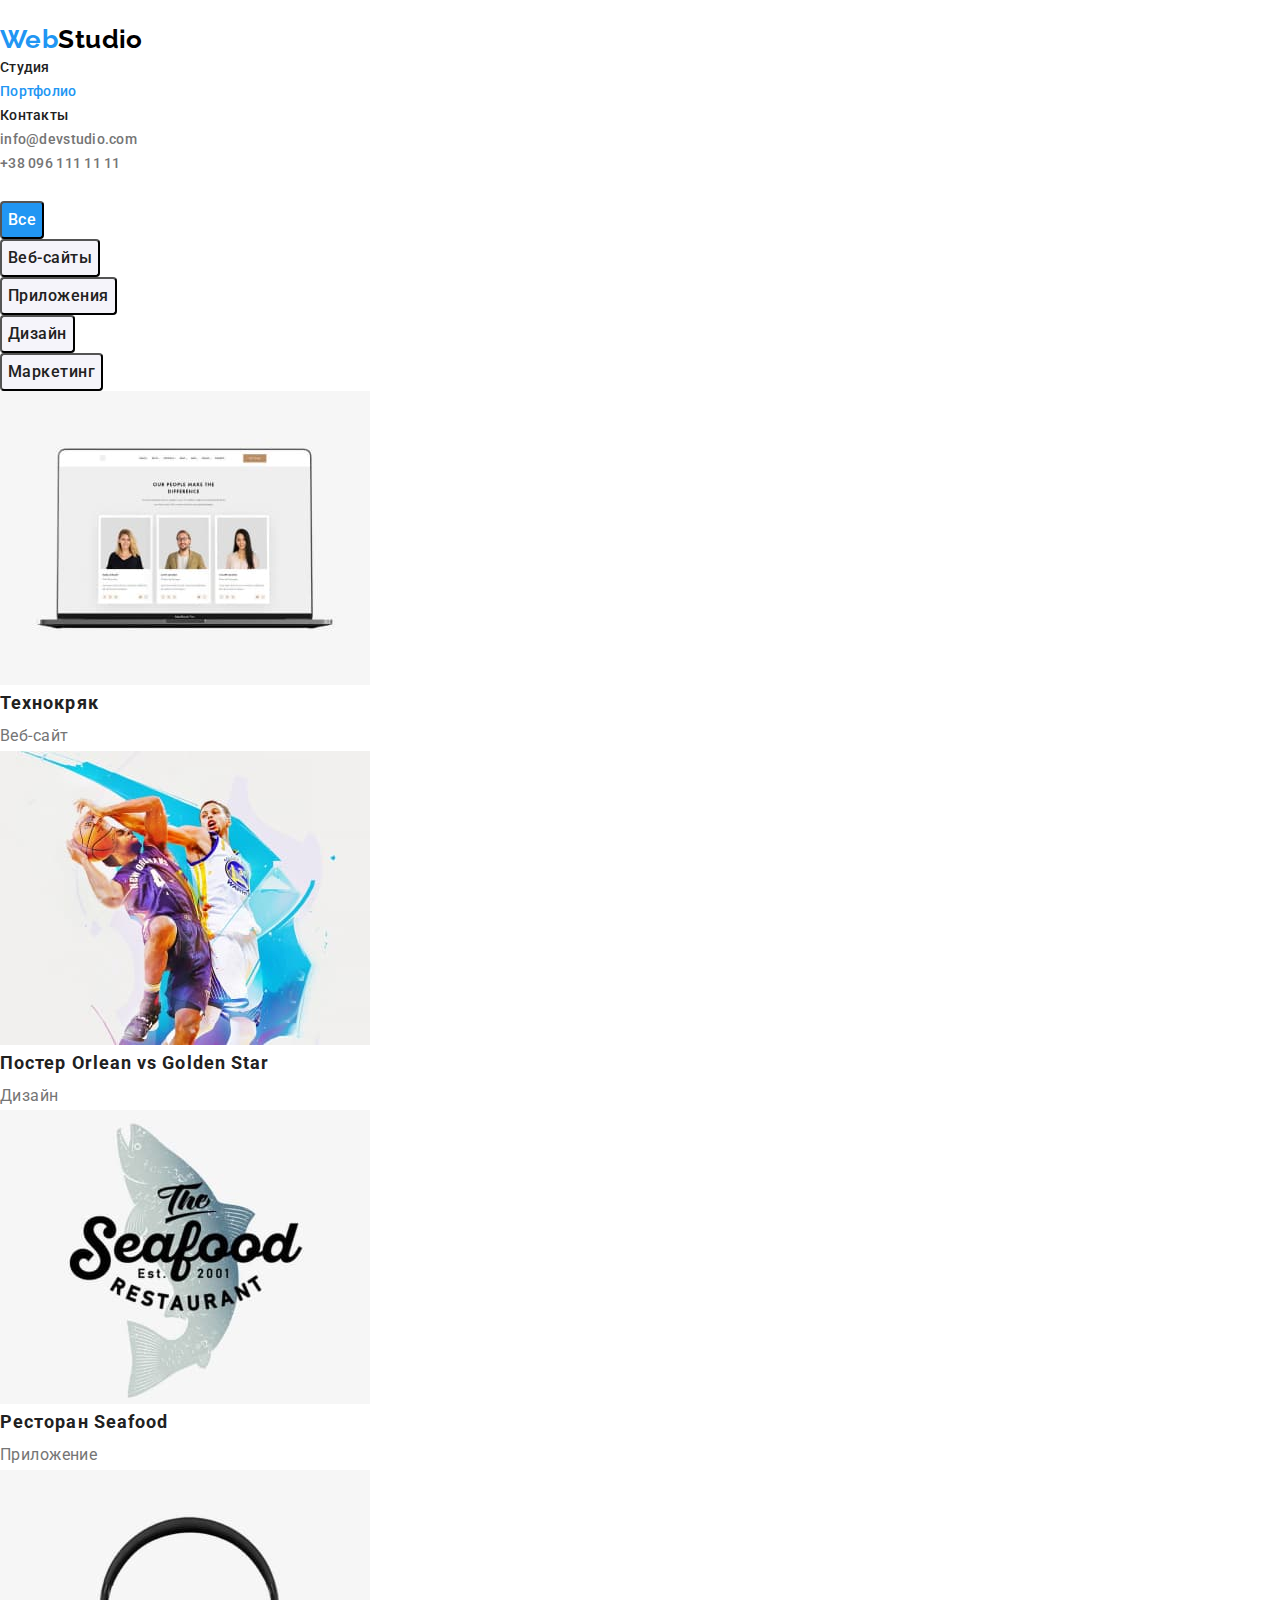
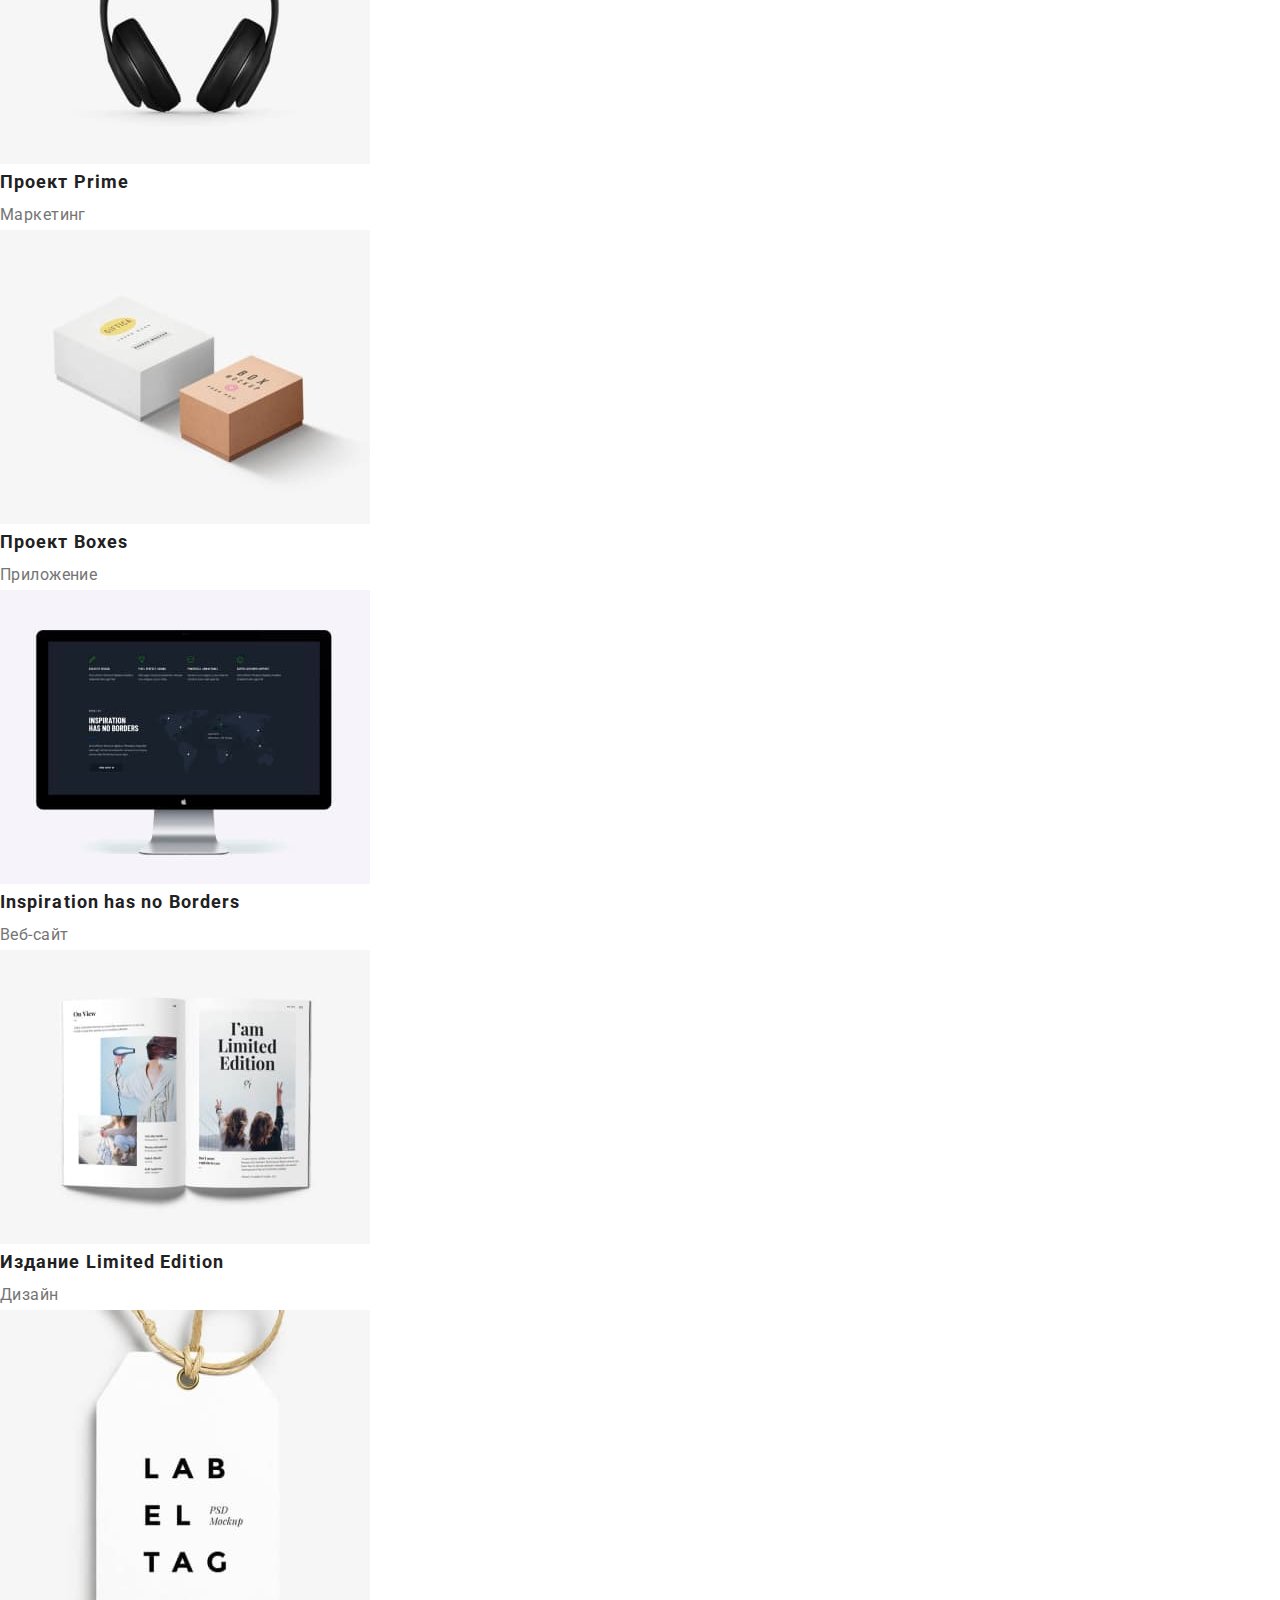
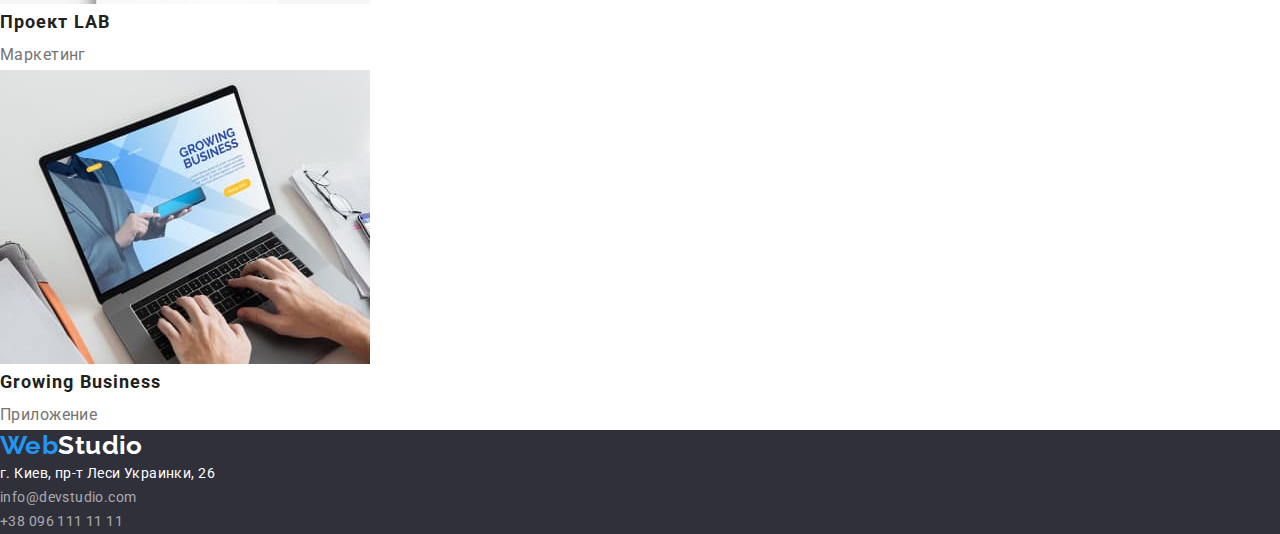
==== portfolio.html @ fc60e2a4 "добавляет отступы к index.html" ====
<!DOCTYPE html>
<html lang="ru">
<head>
    <meta charset="UTF-8">
    <meta http-equiv="X-UA-Compatible" content="IE=edge">
    <meta name="viewport" content="width=device-width, initial-scale=1.0">
    <title>Homework #2.1</title>
    <link rel="preconnect" href="https://fonts.googleapis.com">
    <link rel="preconnect" href="https://fonts.gstatic.com" crossorigin>
    <link href="https://fonts.googleapis.com/css2?family=Raleway:wght@700&family=Roboto:wght@400;500;700;900&display=swap" rel="stylesheet">
    <link rel="stylesheet" href="https://cdnjs.cloudflare.com/ajax/libs/modern-normalize/1.1.0/modern-normalize.min.css" 
    integrity="sha512-wpPYUAdjBVSE4KJnH1VR1HeZfpl1ub8YT/NKx4PuQ5NmX2tKuGu6U/JRp5y+Y8XG2tV+wKQpNHVUX03MfMFn9Q==" 
    crossorigin="anonymous" referrerpolicy="no-referrer" />    
    <link rel="stylesheet" href="./css/styles.css" />
</head>
<body>
    <!--Шапка-->
    <header class="header">
      <nav class="nav">
          <a href="/" lang="en" class="link logo">
              Web<span class="logo-header">Studio</span>
          </a>

          <ul class="menu-nav-list list">
              <li class="menu-nav-item"> <a href="./index.html" class="menu-nav-link link ">Студия</a></li>
              <li class="menu-nav-item"> <a href="./portfolio.html" class="menu-nav-link link current">Портфолио</a></li>
              <li class="menu-nav-item"> <a href="" class="menu-nav-link link">Контакты</a></li>
          </ul>
      </nav>
      <ul class="contacts-list list">
          <li lang="en"  class="contacts-item"><a href="mailto:info@devstudio.com" class="menu-nav-link link">info@devstudio.com</a></li>
          <li class="contacts-item"><a href="tel:+380961111111" class="menu-nav-link link">+38 096 111 11 11</a></li>
      </ul>
  </header>
    <main>
        <section class="portfolio">
          <h1 class="title-hidden">Портфолио</h1>

          <!-- Фильтр -->
          <h2 class="title-hidden">Фильтр проектов</h2>
          <ul class="filter-list list">
            <li class="filter-item"><button type="button" class="filter-button button current-btn">Все</button></li>
            <li class="filter-item"><button type="button" class="filter-button button">Веб-сайты</button></li>
            <li class="filter-item"><button type="button" class="filter-button button">Приложения</button></li>
            <li class="filter-item"><button type="button" class="filter-button button">Дизайн</button></li>
            <li class="filter-item"><button type="button" class="filter-button button">Маркетинг</button></li>
          </ul>

          <!-- Примеры проектов -->
          <h2 class="title-hidden">Примеры проектов</h2>
          <ul class="project-list list">
            <li class="project-item">
              <a href="" class="project-link link" target="_blank" rel="noreferrer noopener">
                <img src="./images/project_1.jpg" alt="Ноутбук" width="370">
                <h3 class="project-title title">Технокряк</h3>
                <p class="project-text text">Веб-сайт</p>
              </a>
            </li>
            <li class="project-item">
              <a href="" class="project-link link" target="_blank" rel="noreferrer noopener">
                <img src="./images/project_2.jpg" alt="Баскетболисты" width="370">
                <h3 class="project-title title">Постер <span lang="en">Orlean vs Golden Star</span></h3>
                <p class="project-text text">Дизайн</p>
              </a>
            </li>
            <li class="project-item">
              <a href="" class="project-link link" target="_blank" rel="noreferrer noopener">
                <img src="./images/project_3.jpg" alt="Логотип ресторана" width="370">
                <h3 class="project-title title">Ресторан <span lang="en">Seafood</span></h3>
                <p class="project-text text">Приложение</p>
              </a>
            </li>
            <li class="project-item">
              <a href="" class="project-link link" target="_blank" rel="noreferrer noopener">
                <img src="./images/project_4.jpg" alt="Наушники" width="370">
                <h3 class="project-title title">Проект <span lang="en">Prime</span></h3>
                <p class="project-text text">Маркетинг</p>
              </a>
            </li>
            <li class="project-item">
              <a href="" class="project-link link" target="_blank" rel="noreferrer noopener">
                <img src="./images/project_5.jpg" alt="Две коробки" width="370">
                <h3 class="project-title title">Проект <span lang="en">Boxes</span></h3>
                <p class="project-text text">Приложение</p>
              </a>
            </li>
            <li class="project-item">
              <a href="" class="project-link link" target="_blank" rel="noreferrer noopener">
                <img src="./images/project_6.jpg" alt="Монитор" width="370">
                <h3 class="project-title title" lang="en">Inspiration has no Borders</h3>
                <p class="project-text text">Веб-сайт</p>
              </a>
            </li>
            <li class="project-item">
              <a href="" class="project-link link" target="_blank" rel="noreferrer noopener">
                <img src="./images/project_7.jpg" alt="Журнал" width="370">
                <h3 class="project-title title">Издание <span lang="en">Limited Edition</span></h3>
                <p class="project-text text">Дизайн</p>
              </a>
            </li>
            <li class="project-item">
              <a href="" class="project-link link" target="_blank" rel="noreferrer noopener">
                <img src="./images/project_8.jpg" alt="Бирка" width="370">
                <h3 class="project-title title">Проект <span lang="en">LAB</span></h3>
                <p class="project-text text">Маркетинг</p>
              </a>
            </li>
            <li class="project-item">
              <a href="" class="project-link link" target="_blank" rel="noreferrer noopener">
                <img src="./images/project_9.jpg" alt="Ноутбук" width="370">
                <h3 class="project-title title" lang="en">Growing Business</h3>
                <p class="project-text text">Приложение</p>
              </a>
            </li>
          </ul>
        </section>
    </main>
    <!--Подвал-->
    <footer class="footer">
      <a href="/" lang="en" class="link logo">
          Web<span class="logo-footer">Studio</span>
      </a>
      <address class="address">
            <ul class="address-list list">
                <li class="address-item"><a href="https://goo.gl/maps/B9Vz4qunZjv2nFq8A" target="_blank" rel="noreferrer noopener" class="address-link link adds">г. Киев, пр-т Леси Украинки, 26</a></li>
                <li lang="en" class="address-item" ><a href="mailto:info@devstudio.com" class="address-link link">info@devstudio.com</a></li>
                <li class="address-item"><a href="tel:+380961111111" class="address-link link">+38 096 111 11 11</a></li>
            </ul>  
      </address>
  </footer>
    
</body>
</html>
---- css/styles.css ----
/* цвет заголовков #212121 */
/* цвет текста #757575 */
/* белый  #FFFFFF */
/* акцент #2196F3*/

:root {
    --primary-text-color: #757575;
    --title-text-color: #212121;
    --accent-color: #2196F3;
    --primery-bg-color: #FFFFFF;
    --secondary-bg-color: #2F303A;
    --header-logo-color: #000;
} 

/* Reset */

p, h1, h2, h3 {
    margin: 0;
}

.link {
    text-decoration: none;
    color: inherit;
}
 
.list {
    list-style: none;
    padding: 0;
    margin: 0;
}

img {
    display: block;
}


body {
    margin: 0;
    color: var(--primary-text-color);
    background-color: var(--primery-bg-color);
    font-family: 'Roboto', sans-serif;
    font-style: normal;
    font-weight: 400;
    font-size: 14px;
    line-height: 1.71;
    letter-spacing: 0.03em;
}



.title {
    color: var(--title-text-color);
    padding: 0;
    margin: 0;

}

.title-hidden {
    position: absolute;
    white-space: nowrap;
    width: 1px;
    height: 1px;
    margin: -1px;
    padding: 0;
    overflow: hidden;
    border: 0;
    clip: rect(0 0 0 0);
    clip-path: inset(50%);
}

.button {
    font-family: inherit;
    cursor: pointer;
    border-radius: 4px;

}
.container {
    margin-left: auto;
    margin-right: auto;
    width: 1200px;
    padding-left: 15px;
    padding-right: 15px;
    outline: 2px solid tomato;
}



/* -------- Header ------- */

.header {
    padding-top: 24px;
    padding-bottom: 25px;
}
/* Logo */


.logo {
    color: var(--accent-color);
    font-family: "Raleway", sans-serif;
    font-weight: 700;
    font-size: 26px;
    line-height: 1.19;
}
.logo-header {
    color: var(--header-logo-color);
}
.logo-footer {
    color: var(--primery-bg-color);
}

/* navigation */

.menu-nav-list {
    color: var(--title-text-color);
}
.menu-nav-link {
    font-weight: 500;
    font-size: 14px;
    line-height: 1.14;
    letter-spacing: 0.02em;
}
.menu-nav-link:hover, 
.menu-nav-link:focus,
.menu-nav-link.current {
    color: var(--accent-color);
}

/* contacts header*/

/* Section hero */

.hero {
    padding-top: 200px;
    padding-bottom: 200px;
    text-align: center;
    background-color: var(--secondary-bg-color);
}
.hero-title {
    margin-top: 0;
    margin-bottom: 30px;
    color: var(--primery-bg-color);
    font-weight: 900;
    font-size: 44px;
    line-height: 1.36;
    letter-spacing: 0.06em;
    text-transform: uppercase;
}
.hero-button {
    color: var(--primery-bg-color);
    background-color: var(--accent-color);
    font-weight: 700;
    font-size: 16px;
    line-height: 1.87;
    align-items: center;
    letter-spacing: 0.06em;
    width: 200px;
    height: 50px;
}
.hero-button:hover,
.hero-button:focus {
    background-color: #188CE8;
    
}

/* Section features */

.features-title {
    font-size: 14px;
    line-height: 1.14;
    text-transform: uppercase;
}

/* Section functions */

.section-title {
    font-size: 36px;
    line-height: 1.17;
    text-align: center;
}

/* Section team */ 

.team {
    background-color: #F5F4FA;
}
.team-card {
    color: var(--title-text-color);
    font-weight: 500;
}
.team-text,
.team-card {
    font-size: 16px;
    line-height: 1.19;
    text-align: center;
}


/* footer */

.footer {
    background-color: var(--secondary-bg-color);
}
.address {
    font-style: normal;
    font-size: 14px;
    line-height: 1.71;
}
.address-link {
    color: rgba(255, 255, 255, 0.6);
}
.address-link.adds {
    color: var(--primery-bg-color);
}
.address-link:hover, 
.address-link:focus {
    color: var(--accent-color);
}

/*-------------- Page portfolio ------------ */

/* filter */
.filter-button {
    color: var(--title-text-color);
    background-color: #F5F4FA;
    font-weight: 500;
    font-size: 16px;
    line-height: 1.62;
    text-align: center;
    letter-spacing: 0.03em;
    height: 38px;
}
.filter-button:hover,
.filter-button:focus,
.current-btn {
    color: var(--primery-bg-color);
    background-color: var(--accent-color);
}

/* project */
.project-title {
    font-size: 18px;
    line-height: 2;
    letter-spacing: 0.06em;
} 
.project-text {
    color: inherit;
    font-size: 16px;
    line-height: 1.87;
}
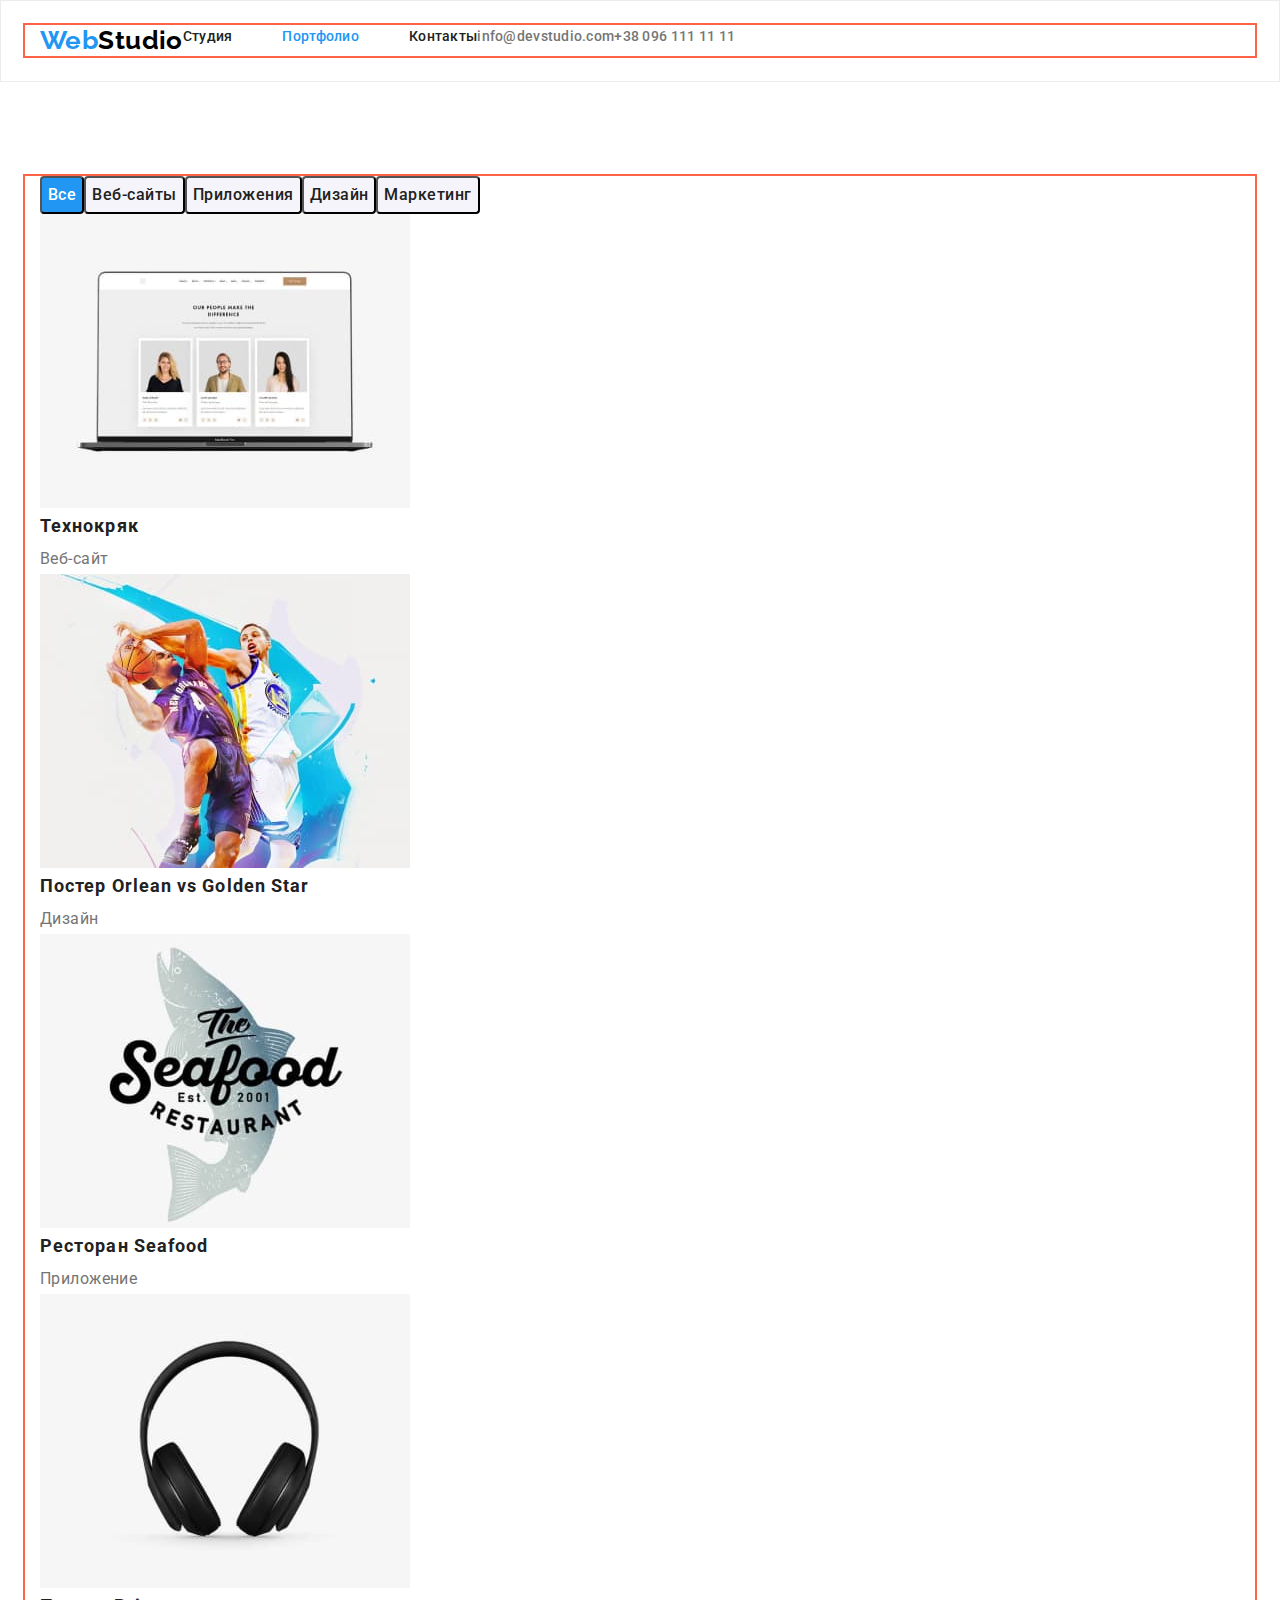
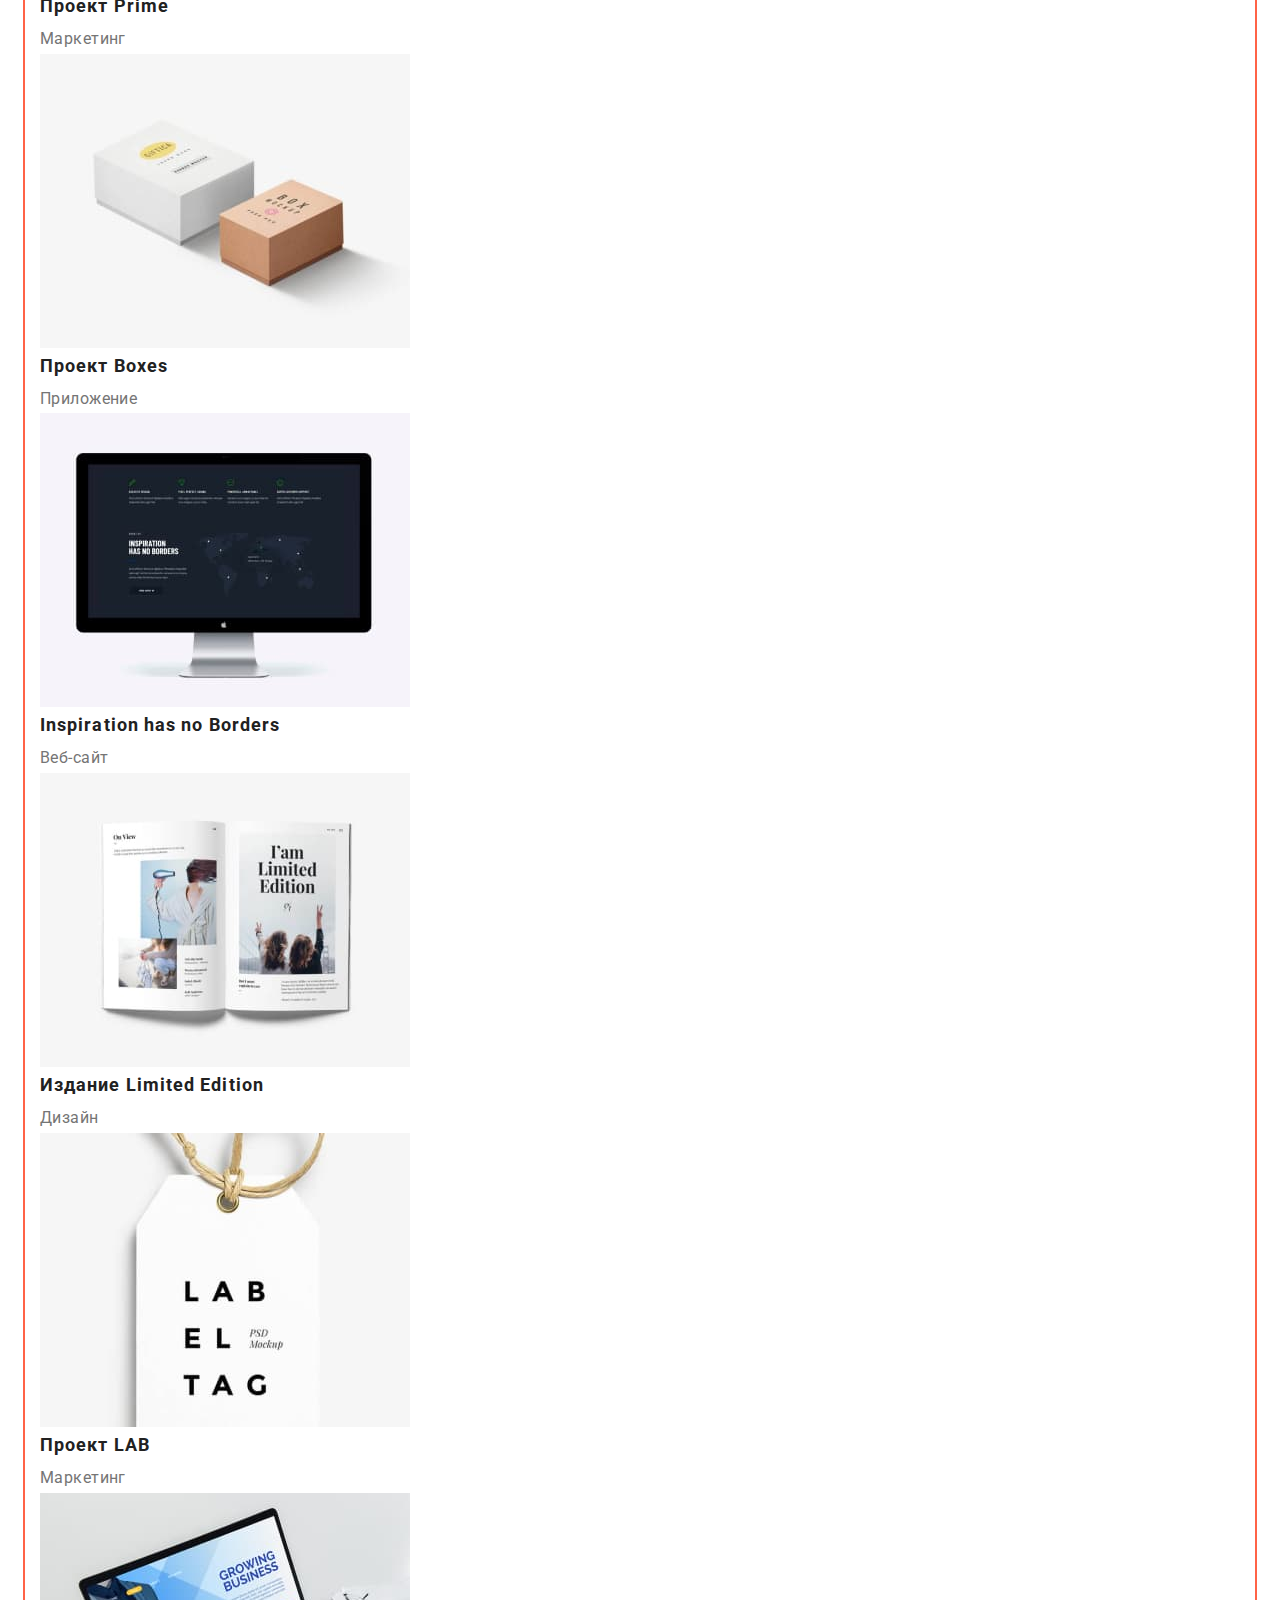
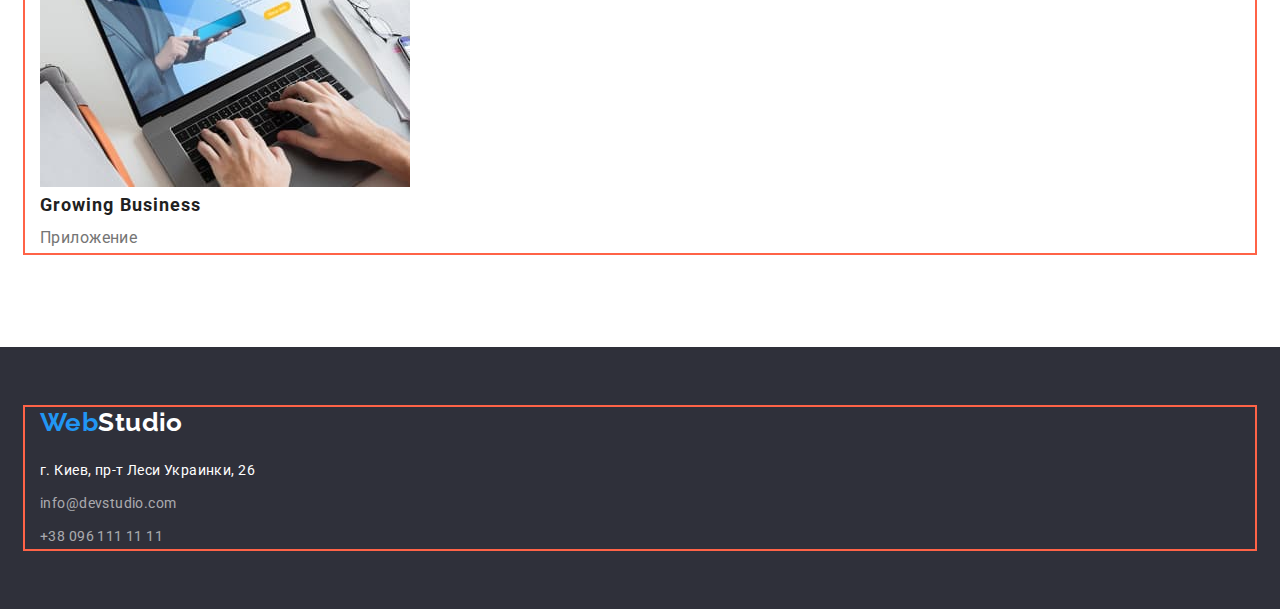
==== commit bec407da: "добавляет margin & padding (a bit flex)" ====
--- a/portfolio.html
+++ b/portfolio.html
@@ -16,13 +16,14 @@
 <body>
     <!--Шапка-->
     <header class="header">
+      <div class="header-section container">
       <nav class="nav">
           <a href="/" lang="en" class="link logo">
               Web<span class="logo-header">Studio</span>
           </a>
 
           <ul class="menu-nav-list list">
-              <li class="menu-nav-item"> <a href="./index.html" class="menu-nav-link link ">Студия</a></li>
+              <li class="menu-nav-item"> <a href="./index.html" class="menu-nav-link link">Студия</a></li>
               <li class="menu-nav-item"> <a href="./portfolio.html" class="menu-nav-link link current">Портфолио</a></li>
               <li class="menu-nav-item"> <a href="" class="menu-nav-link link">Контакты</a></li>
           </ul>
@@ -31,92 +32,96 @@
           <li lang="en"  class="contacts-item"><a href="mailto:info@devstudio.com" class="menu-nav-link link">info@devstudio.com</a></li>
           <li class="contacts-item"><a href="tel:+380961111111" class="menu-nav-link link">+38 096 111 11 11</a></li>
       </ul>
-  </header>
+      </div>
+    </header>
     <main>
-        <section class="portfolio">
-          <h1 class="title-hidden">Портфолио</h1>
+        <section class="portfolio section">
+          <div class="container">
+            <h1 class="title-hidden">Портфолио</h1>
 
-          <!-- Фильтр -->
-          <h2 class="title-hidden">Фильтр проектов</h2>
-          <ul class="filter-list list">
-            <li class="filter-item"><button type="button" class="filter-button button current-btn">Все</button></li>
-            <li class="filter-item"><button type="button" class="filter-button button">Веб-сайты</button></li>
-            <li class="filter-item"><button type="button" class="filter-button button">Приложения</button></li>
-            <li class="filter-item"><button type="button" class="filter-button button">Дизайн</button></li>
-            <li class="filter-item"><button type="button" class="filter-button button">Маркетинг</button></li>
-          </ul>
+            <!-- Фильтр -->
+            <h2 class="title-hidden">Фильтр проектов</h2>
+            <ul class="filter-list list">
+              <li class="filter-item"><button type="button" class="filter-button button current-btn">Все</button></li>
+              <li class="filter-item"><button type="button" class="filter-button button">Веб-сайты</button></li>
+              <li class="filter-item"><button type="button" class="filter-button button">Приложения</button></li>
+              <li class="filter-item"><button type="button" class="filter-button button">Дизайн</button></li>
+              <li class="filter-item"><button type="button" class="filter-button button">Маркетинг</button></li>
+            </ul>
 
-          <!-- Примеры проектов -->
-          <h2 class="title-hidden">Примеры проектов</h2>
-          <ul class="project-list list">
-            <li class="project-item">
-              <a href="" class="project-link link" target="_blank" rel="noreferrer noopener">
-                <img src="./images/project_1.jpg" alt="Ноутбук" width="370">
-                <h3 class="project-title title">Технокряк</h3>
-                <p class="project-text text">Веб-сайт</p>
-              </a>
-            </li>
-            <li class="project-item">
-              <a href="" class="project-link link" target="_blank" rel="noreferrer noopener">
-                <img src="./images/project_2.jpg" alt="Баскетболисты" width="370">
-                <h3 class="project-title title">Постер <span lang="en">Orlean vs Golden Star</span></h3>
-                <p class="project-text text">Дизайн</p>
-              </a>
-            </li>
-            <li class="project-item">
-              <a href="" class="project-link link" target="_blank" rel="noreferrer noopener">
-                <img src="./images/project_3.jpg" alt="Логотип ресторана" width="370">
-                <h3 class="project-title title">Ресторан <span lang="en">Seafood</span></h3>
-                <p class="project-text text">Приложение</p>
-              </a>
-            </li>
-            <li class="project-item">
-              <a href="" class="project-link link" target="_blank" rel="noreferrer noopener">
-                <img src="./images/project_4.jpg" alt="Наушники" width="370">
-                <h3 class="project-title title">Проект <span lang="en">Prime</span></h3>
-                <p class="project-text text">Маркетинг</p>
-              </a>
-            </li>
-            <li class="project-item">
-              <a href="" class="project-link link" target="_blank" rel="noreferrer noopener">
-                <img src="./images/project_5.jpg" alt="Две коробки" width="370">
-                <h3 class="project-title title">Проект <span lang="en">Boxes</span></h3>
-                <p class="project-text text">Приложение</p>
-              </a>
-            </li>
-            <li class="project-item">
-              <a href="" class="project-link link" target="_blank" rel="noreferrer noopener">
-                <img src="./images/project_6.jpg" alt="Монитор" width="370">
-                <h3 class="project-title title" lang="en">Inspiration has no Borders</h3>
-                <p class="project-text text">Веб-сайт</p>
-              </a>
-            </li>
-            <li class="project-item">
-              <a href="" class="project-link link" target="_blank" rel="noreferrer noopener">
-                <img src="./images/project_7.jpg" alt="Журнал" width="370">
-                <h3 class="project-title title">Издание <span lang="en">Limited Edition</span></h3>
-                <p class="project-text text">Дизайн</p>
-              </a>
-            </li>
-            <li class="project-item">
-              <a href="" class="project-link link" target="_blank" rel="noreferrer noopener">
-                <img src="./images/project_8.jpg" alt="Бирка" width="370">
-                <h3 class="project-title title">Проект <span lang="en">LAB</span></h3>
-                <p class="project-text text">Маркетинг</p>
-              </a>
-            </li>
-            <li class="project-item">
-              <a href="" class="project-link link" target="_blank" rel="noreferrer noopener">
-                <img src="./images/project_9.jpg" alt="Ноутбук" width="370">
-                <h3 class="project-title title" lang="en">Growing Business</h3>
-                <p class="project-text text">Приложение</p>
-              </a>
-            </li>
-          </ul>
+            <!-- Примеры проектов -->
+            <h2 class="title-hidden">Примеры проектов</h2>
+            <ul class="project-list list">
+              <li class="project-item">
+                <a href="" class="project-link link" target="_blank" rel="noreferrer noopener">
+                  <img src="./images/project_1.jpg" alt="Ноутбук" width="370">
+                  <h3 class="project-title title">Технокряк</h3>
+                  <p class="project-text text">Веб-сайт</p>
+                </a>
+              </li>
+              <li class="project-item">
+                <a href="" class="project-link link" target="_blank" rel="noreferrer noopener">
+                  <img src="./images/project_2.jpg" alt="Баскетболисты" width="370">
+                  <h3 class="project-title title">Постер <span lang="en">Orlean vs Golden Star</span></h3>
+                  <p class="project-text text">Дизайн</p>
+                </a>
+              </li>
+              <li class="project-item">
+                <a href="" class="project-link link" target="_blank" rel="noreferrer noopener">
+                  <img src="./images/project_3.jpg" alt="Логотип ресторана" width="370">
+                  <h3 class="project-title title">Ресторан <span lang="en">Seafood</span></h3>
+                  <p class="project-text text">Приложение</p>
+                </a>
+              </li>
+              <li class="project-item">
+                <a href="" class="project-link link" target="_blank" rel="noreferrer noopener">
+                  <img src="./images/project_4.jpg" alt="Наушники" width="370">
+                  <h3 class="project-title title">Проект <span lang="en">Prime</span></h3>
+                  <p class="project-text text">Маркетинг</p>
+                </a>
+              </li>
+              <li class="project-item">
+                <a href="" class="project-link link" target="_blank" rel="noreferrer noopener">
+                  <img src="./images/project_5.jpg" alt="Две коробки" width="370">
+                  <h3 class="project-title title">Проект <span lang="en">Boxes</span></h3>
+                  <p class="project-text text">Приложение</p>
+                </a>
+              </li>
+              <li class="project-item">
+                <a href="" class="project-link link" target="_blank" rel="noreferrer noopener">
+                  <img src="./images/project_6.jpg" alt="Монитор" width="370">
+                  <h3 class="project-title title" lang="en">Inspiration has no Borders</h3>
+                  <p class="project-text text">Веб-сайт</p>
+                </a>
+              </li>
+              <li class="project-item">
+                <a href="" class="project-link link" target="_blank" rel="noreferrer noopener">
+                  <img src="./images/project_7.jpg" alt="Журнал" width="370">
+                  <h3 class="project-title title">Издание <span lang="en">Limited Edition</span></h3>
+                  <p class="project-text text">Дизайн</p>
+                </a>
+              </li>
+              <li class="project-item">
+                <a href="" class="project-link link" target="_blank" rel="noreferrer noopener">
+                  <img src="./images/project_8.jpg" alt="Бирка" width="370">
+                  <h3 class="project-title title">Проект <span lang="en">LAB</span></h3>
+                  <p class="project-text text">Маркетинг</p>
+                </a>
+              </li>
+              <li class="project-item">
+                <a href="" class="project-link link" target="_blank" rel="noreferrer noopener">
+                  <img src="./images/project_9.jpg" alt="Ноутбук" width="370">
+                  <h3 class="project-title title" lang="en">Growing Business</h3>
+                  <p class="project-text text">Приложение</p>
+                </a>
+              </li>
+            </ul>
+          </div>
         </section>
     </main>
     <!--Подвал-->
     <footer class="footer">
+      <div class="container">
       <a href="/" lang="en" class="link logo">
           Web<span class="logo-footer">Studio</span>
       </a>
@@ -127,6 +132,7 @@
                 <li class="address-item"><a href="tel:+380961111111" class="address-link link">+38 096 111 11 11</a></li>
             </ul>  
       </address>
+      </div>
   </footer>
     
 </body>
--- a/css/styles.css
+++ b/css/styles.css
@@ -90,7 +90,17 @@
 .header {
     padding-top: 24px;
     padding-bottom: 25px;
-}
+    border: 1px solid #ECECEC;
+}
+
+.header-section {
+    display: flex;
+}
+
+.nav {
+    display: flex;
+}
+
 /* Logo */
 
 
@@ -111,7 +121,11 @@
 /* navigation */
 
 .menu-nav-list {
+    display: flex;
     color: var(--title-text-color);
+}
+.menu-nav-item:not(:last-child) {
+    margin-right: 50px;
 }
 .menu-nav-link {
     font-weight: 500;
@@ -126,6 +140,10 @@
 }
 
 /* contacts header*/
+.contacts-list {
+    display: flex;
+
+}
 
 /* Section hero */
 
@@ -164,7 +182,16 @@
 
 /* Section features */
 
+.features {
+    padding-top: 94px;
+}
+
+.features-list {
+    display: flex;
+}
+
 .features-title {
+    margin-bottom: 10px;
     font-size: 14px;
     line-height: 1.14;
     text-transform: uppercase;
@@ -172,23 +199,51 @@
 
 /* Section functions */
 
+.section {
+    padding-top: 94px;
+    padding-bottom: 94px;
+}
+
 .section-title {
+    margin-bottom: 50px;
     font-size: 36px;
     line-height: 1.17;
     text-align: center;
+    margin-bottom: 50px;
+}
+
+.functions-list {
+    display: flex;
+
+}
+
+.functions-item {
+
 }
 
 /* Section team */ 
 
 .team {
     background-color: #F5F4FA;
-}
-.team-card {
+    padding-top: 94px;
+    padding-bottom: 94px;
+}
+.team-list {
+    display: flex;
+}
+.team-item {
+    padding-bottom: 30px;
+}
+.team-foto {
+    margin-bottom: 30px;
+}
+.team-name {
+    margin-bottom: 10px;
     color: var(--title-text-color);
     font-weight: 500;
 }
 .team-text,
-.team-card {
+.team-name {
     font-size: 16px;
     line-height: 1.19;
     text-align: center;
@@ -198,13 +253,19 @@
 /* footer */
 
 .footer {
+    padding-top: 60px;
+    padding-bottom: 60px;
     background-color: var(--secondary-bg-color);
 }
 .address {
+    padding-top: 20px;
     font-style: normal;
     font-size: 14px;
     line-height: 1.71;
 }
+.address-item:not(:last-child) {
+    margin-bottom: 9px;
+}
 .address-link {
     color: rgba(255, 255, 255, 0.6);
 }
@@ -219,6 +280,9 @@
 /*-------------- Page portfolio ------------ */
 
 /* filter */
+.filter-list {
+    display: flex;
+}
 .filter-button {
     color: var(--title-text-color);
     background-color: #F5F4FA;
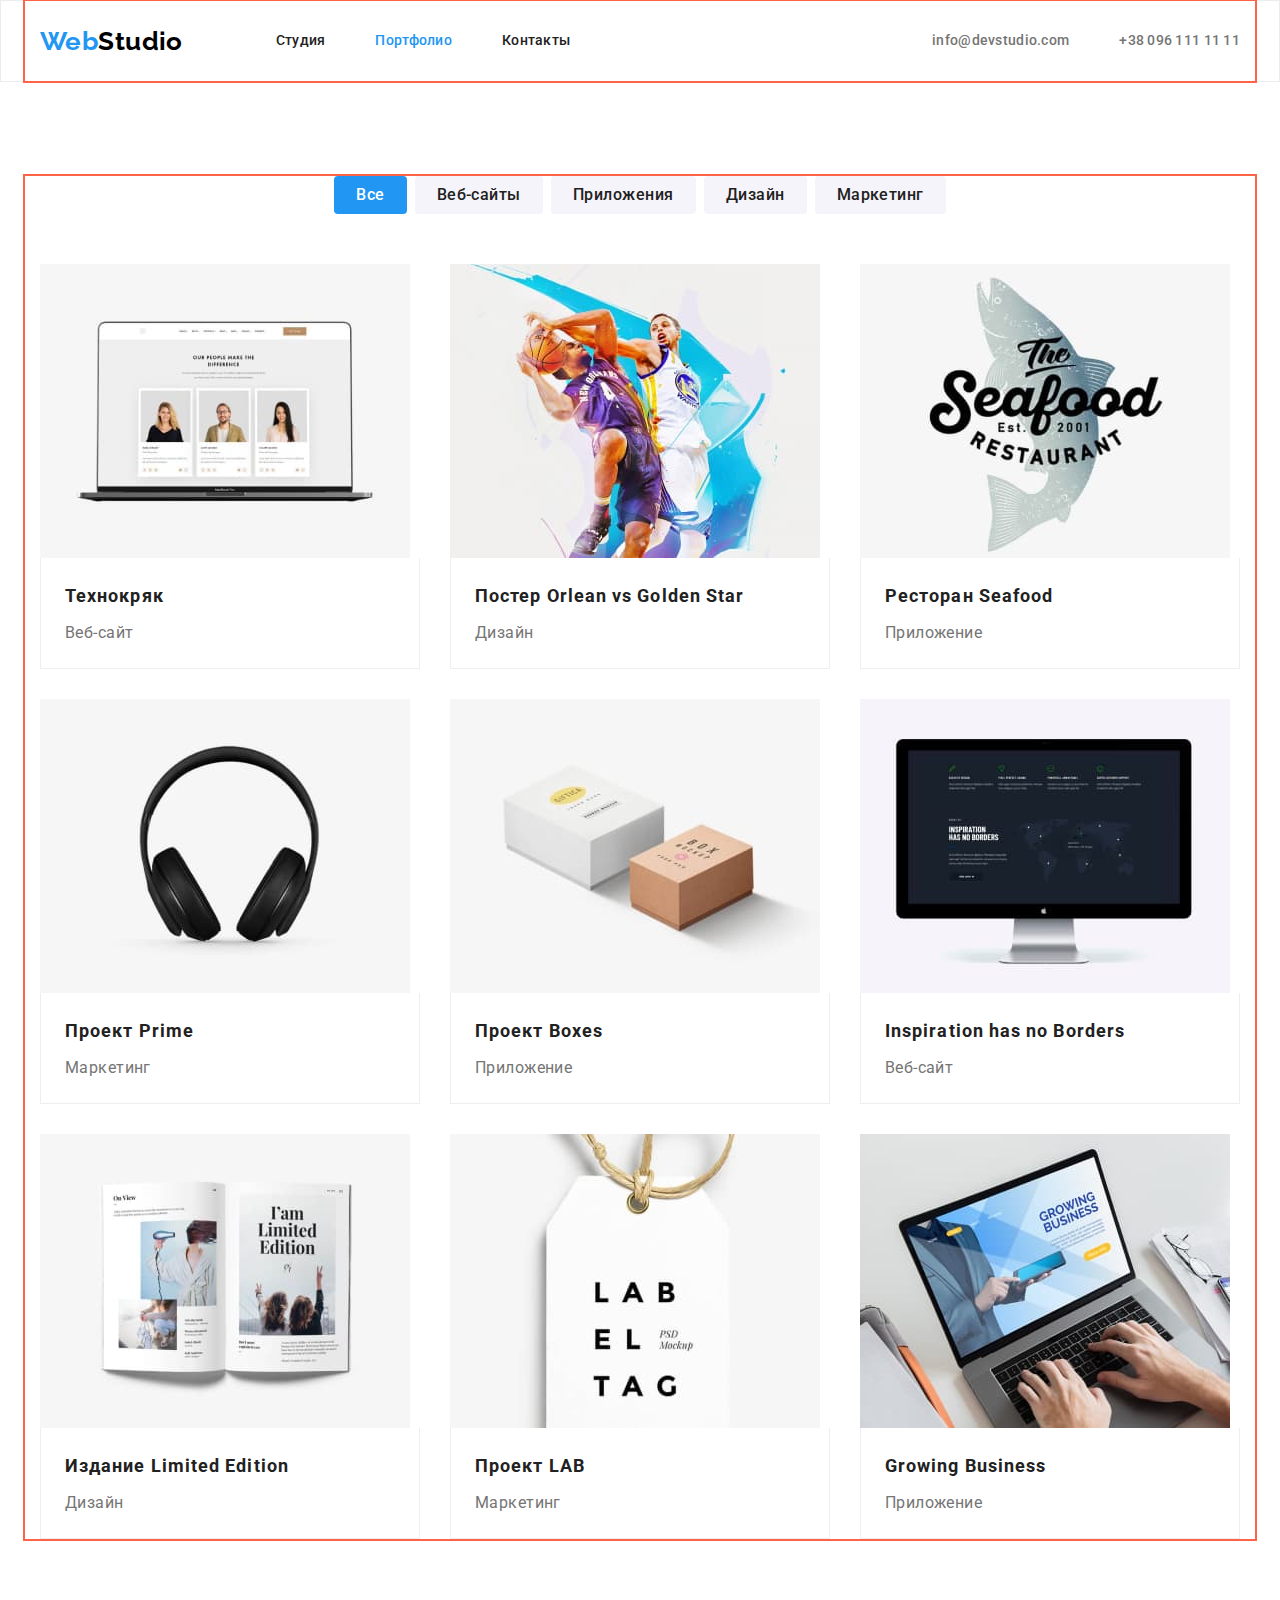
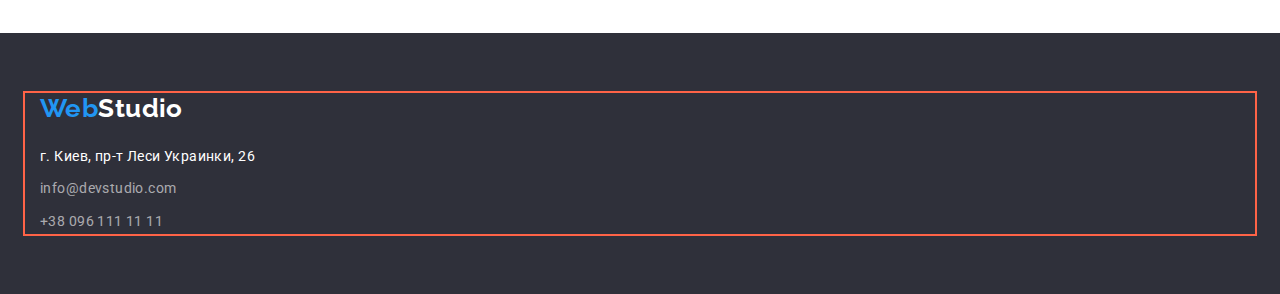
==== commit 509f9f2a: "добавляет flex" ====
--- a/portfolio.html
+++ b/portfolio.html
@@ -55,64 +55,82 @@
               <li class="project-item">
                 <a href="" class="project-link link" target="_blank" rel="noreferrer noopener">
                   <img src="./images/project_1.jpg" alt="Ноутбук" width="370">
-                  <h3 class="project-title title">Технокряк</h3>
-                  <p class="project-text text">Веб-сайт</p>
+                  <div class="project-caption">
+                    <h3 class="project-title title">Технокряк</h3>
+                    <p class="project-text text">Веб-сайт</p>
+                  </div>
                 </a>
               </li>
               <li class="project-item">
                 <a href="" class="project-link link" target="_blank" rel="noreferrer noopener">
                   <img src="./images/project_2.jpg" alt="Баскетболисты" width="370">
-                  <h3 class="project-title title">Постер <span lang="en">Orlean vs Golden Star</span></h3>
-                  <p class="project-text text">Дизайн</p>
+                  <div class="project-caption">
+                    <h3 class="project-title title">Постер <span lang="en">Orlean vs Golden Star</span></h3>
+                    <p class="project-text text">Дизайн</p>
+                  </div>
                 </a>
               </li>
               <li class="project-item">
                 <a href="" class="project-link link" target="_blank" rel="noreferrer noopener">
                   <img src="./images/project_3.jpg" alt="Логотип ресторана" width="370">
-                  <h3 class="project-title title">Ресторан <span lang="en">Seafood</span></h3>
-                  <p class="project-text text">Приложение</p>
+                  <div class="project-caption">
+                    <h3 class="project-title title">Ресторан <span lang="en">Seafood</span></h3>
+                    <p class="project-text text">Приложение</p>
+                  </div>
                 </a>
               </li>
               <li class="project-item">
                 <a href="" class="project-link link" target="_blank" rel="noreferrer noopener">
                   <img src="./images/project_4.jpg" alt="Наушники" width="370">
-                  <h3 class="project-title title">Проект <span lang="en">Prime</span></h3>
-                  <p class="project-text text">Маркетинг</p>
+                  <div class="project-caption">
+                    <h3 class="project-title title">Проект <span lang="en">Prime</span></h3>
+                    <p class="project-text text">Маркетинг</p>
+                  </div>
                 </a>
               </li>
               <li class="project-item">
                 <a href="" class="project-link link" target="_blank" rel="noreferrer noopener">
                   <img src="./images/project_5.jpg" alt="Две коробки" width="370">
-                  <h3 class="project-title title">Проект <span lang="en">Boxes</span></h3>
-                  <p class="project-text text">Приложение</p>
+                  <div class="project-caption">
+                    <h3 class="project-title title">Проект <span lang="en">Boxes</span></h3>
+                    <p class="project-text text">Приложение</p>
+                  </div>
                 </a>
               </li>
               <li class="project-item">
                 <a href="" class="project-link link" target="_blank" rel="noreferrer noopener">
                   <img src="./images/project_6.jpg" alt="Монитор" width="370">
-                  <h3 class="project-title title" lang="en">Inspiration has no Borders</h3>
-                  <p class="project-text text">Веб-сайт</p>
+                  <div class="project-caption">
+                    <h3 class="project-title title" lang="en">Inspiration has no Borders</h3>
+                    <p class="project-text text">Веб-сайт</p>
+                  </div>
                 </a>
               </li>
               <li class="project-item">
                 <a href="" class="project-link link" target="_blank" rel="noreferrer noopener">
                   <img src="./images/project_7.jpg" alt="Журнал" width="370">
-                  <h3 class="project-title title">Издание <span lang="en">Limited Edition</span></h3>
-                  <p class="project-text text">Дизайн</p>
+                  <div class="project-caption">
+                    <h3 class="project-title title">Издание <span lang="en">Limited Edition</span></h3>
+                    <p class="project-text text">Дизайн</p>
+                  </div>
                 </a>
               </li>
               <li class="project-item">
                 <a href="" class="project-link link" target="_blank" rel="noreferrer noopener">
                   <img src="./images/project_8.jpg" alt="Бирка" width="370">
-                  <h3 class="project-title title">Проект <span lang="en">LAB</span></h3>
-                  <p class="project-text text">Маркетинг</p>
+                  <div class="project-caption">
+                    <h3 class="project-title title">Проект <span lang="en">LAB</span></h3>
+                    <p class="project-text text">Маркетинг</p>
+                  </div>
                 </a>
               </li>
               <li class="project-item">
                 <a href="" class="project-link link" target="_blank" rel="noreferrer noopener">
                   <img src="./images/project_9.jpg" alt="Ноутбук" width="370">
-                  <h3 class="project-title title" lang="en">Growing Business</h3>
-                  <p class="project-text text">Приложение</p>
+                  <div class="project-caption">
+                    <h3 class="project-title title" lang="en">Growing Business</h3>
+                    <p class="project-text text">Приложение</p>
+                  </div>
                 </a>
               </li>
             </ul>
--- a/css/styles.css
+++ b/css/styles.css
@@ -72,8 +72,9 @@
     font-family: inherit;
     cursor: pointer;
     border-radius: 4px;
-
-}
+    border-width: 0;
+} 
+
 .container {
     margin-left: auto;
     margin-right: auto;
@@ -83,26 +84,31 @@
     outline: 2px solid tomato;
 }
 
+.item:not(:last-child) {
+    margin-right: 30px;
+}
+
 
 
 /* -------- Header ------- */
 
 .header {
-    padding-top: 24px;
-    padding-bottom: 25px;
     border: 1px solid #ECECEC;
 }
 
 .header-section {
     display: flex;
-}
-
-.nav {
-    display: flex;
+    align-items: center;
+}
+
+.nav,
+.contacts-list,
+.menu-nav-list {
+    display: flex;
+    align-items: center;
 }
 
 /* Logo */
-
 
 .logo {
     color: var(--accent-color);
@@ -111,9 +117,11 @@
     font-size: 26px;
     line-height: 1.19;
 }
+
 .logo-header {
     color: var(--header-logo-color);
 }
+
 .logo-footer {
     color: var(--primery-bg-color);
 }
@@ -121,18 +129,25 @@
 /* navigation */
 
 .menu-nav-list {
-    display: flex;
+    margin-left: 93px;
     color: var(--title-text-color);
 }
-.menu-nav-item:not(:last-child) {
+
+.menu-nav-item:not(:last-child),
+.contacts-item:not(:last-child) {
     margin-right: 50px;
 }
+
 .menu-nav-link {
+    display: block;
+    padding-top: 32px;
+    padding-bottom: 32px;
     font-weight: 500;
     font-size: 14px;
     line-height: 1.14;
     letter-spacing: 0.02em;
 }
+
 .menu-nav-link:hover, 
 .menu-nav-link:focus,
 .menu-nav-link.current {
@@ -140,9 +155,9 @@
 }
 
 /* contacts header*/
+
 .contacts-list {
-    display: flex;
-
+    margin-left: auto;
 }
 
 /* Section hero */
@@ -154,8 +169,10 @@
     background-color: var(--secondary-bg-color);
 }
 .hero-title {
-    margin-top: 0;
+    max-width: 696px;
     margin-bottom: 30px;
+    margin-right: auto;
+    margin-left: auto;
     color: var(--primery-bg-color);
     font-weight: 900;
     font-size: 44px;
@@ -164,6 +181,7 @@
     text-transform: uppercase;
 }
 .hero-button {
+    padding: 10px 32px 10px 32px;
     color: var(--primery-bg-color);
     background-color: var(--accent-color);
     font-weight: 700;
@@ -171,8 +189,6 @@
     line-height: 1.87;
     align-items: center;
     letter-spacing: 0.06em;
-    width: 200px;
-    height: 50px;
 }
 .hero-button:hover,
 .hero-button:focus {
@@ -188,6 +204,10 @@
 
 .features-list {
     display: flex;
+}
+
+.features-item {
+    width: 270px;
 }
 
 .features-title {
@@ -217,9 +237,6 @@
 
 }
 
-.functions-item {
-
-}
 
 /* Section team */ 
 
@@ -233,6 +250,8 @@
 }
 .team-item {
     padding-bottom: 30px;
+    box-shadow: 0px 1px 3px rgba(0, 0, 0, 0.12), 0px 1px 1px rgba(0, 0, 0, 0.14), 0px 2px 1px rgba(0, 0, 0, 0.2);
+    border-radius: 0px 0px 4px 4px;
 }
 .team-foto {
     margin-bottom: 30px;
@@ -282,8 +301,16 @@
 /* filter */
 .filter-list {
     display: flex;
-}
+    justify-content: center;
+    margin-bottom: 50px;
+}
+
+.filter-item:not(:last-child) {
+    margin-right: 8px;
+}
+    
 .filter-button {
+    padding: 6px 22px 6px 22px;
     color: var(--title-text-color);
     background-color: #F5F4FA;
     font-weight: 500;
@@ -291,8 +318,8 @@
     line-height: 1.62;
     text-align: center;
     letter-spacing: 0.03em;
-    height: 38px;
-}
+}
+
 .filter-button:hover,
 .filter-button:focus,
 .current-btn {
@@ -301,12 +328,37 @@
 }
 
 /* project */
+
+.project-list {
+    display: flex;
+    flex-wrap: wrap;
+}
+
+.project-item {
+    width: calc((100% - 60px) / 3);
+}
+
+.project-item:not( :nth-child(3n)) {
+    margin-right: 30px;
+}
+
+.project-item:not( :nth-last-child(-n + 3)) {
+    margin-bottom: 30px;
+}
+
+.project-caption {
+    padding: 20px 24px 20px 24px;
+    border: 1px solid #EEEEEE;
+    border-top: 0;
+}
+
 .project-title {
     font-size: 18px;
     line-height: 2;
-    letter-spacing: 0.06em;
+    letter-spacing: 0.06em;   
 } 
 .project-text {
+    margin-top: 4px;
     color: inherit;
     font-size: 16px;
     line-height: 1.87;
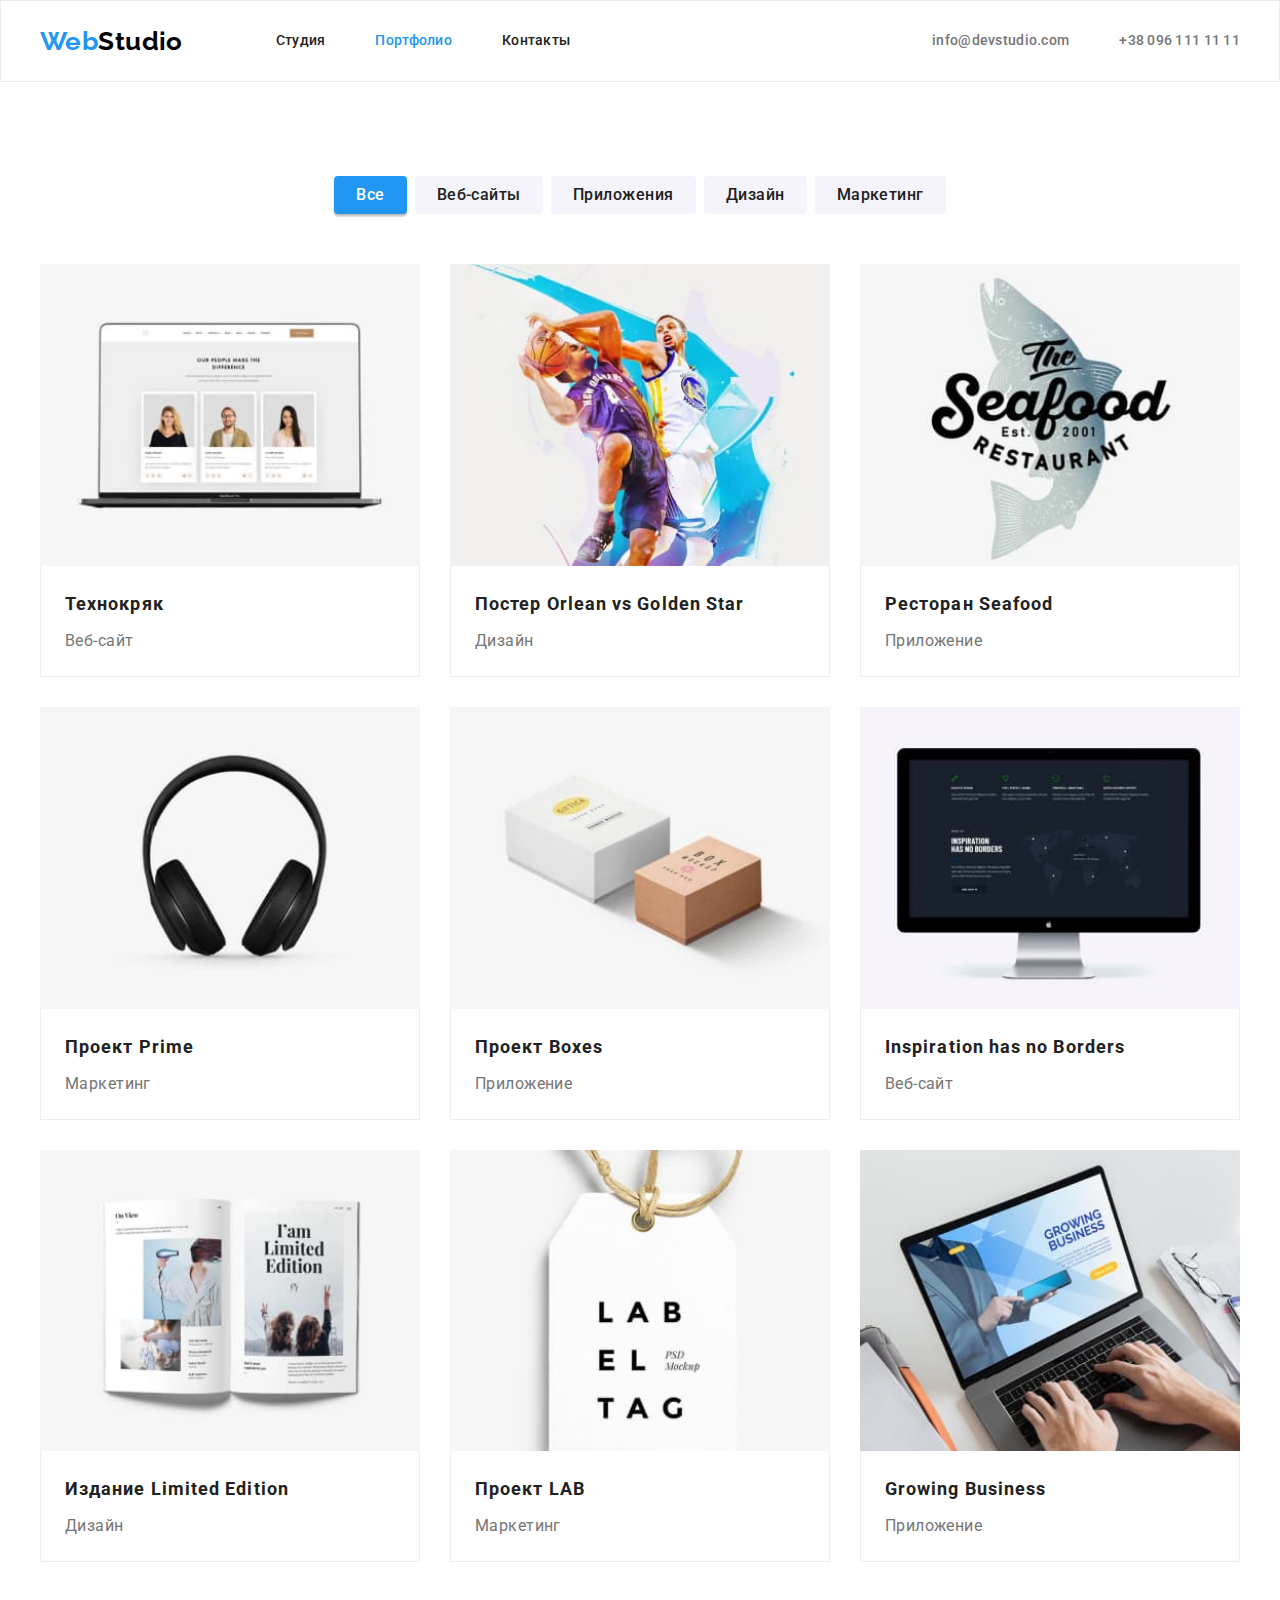
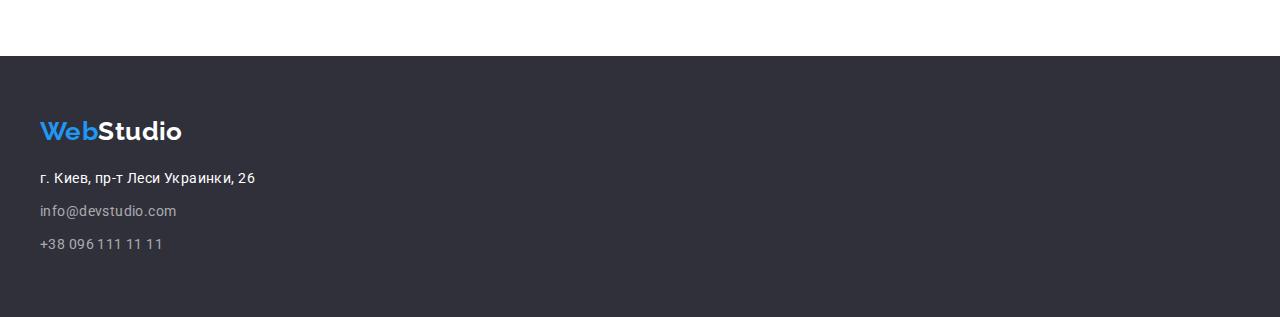
==== commit c20e0d89: "добавляет сетку элементов на флексах" ====
--- a/portfolio.html
+++ b/portfolio.html
@@ -51,8 +51,8 @@
 
             <!-- Примеры проектов -->
             <h2 class="title-hidden">Примеры проектов</h2>
-            <ul class="project-list list">
-              <li class="project-item">
+            <ul class="card-set list">
+              <li class="project-item item">
                 <a href="" class="project-link link" target="_blank" rel="noreferrer noopener">
                   <img src="./images/project_1.jpg" alt="Ноутбук" width="370">
                   <div class="project-caption">
@@ -61,7 +61,7 @@
                   </div>
                 </a>
               </li>
-              <li class="project-item">
+              <li class="project-item item">
                 <a href="" class="project-link link" target="_blank" rel="noreferrer noopener">
                   <img src="./images/project_2.jpg" alt="Баскетболисты" width="370">
                   <div class="project-caption">
@@ -70,7 +70,7 @@
                   </div>
                 </a>
               </li>
-              <li class="project-item">
+              <li class="project-item item">
                 <a href="" class="project-link link" target="_blank" rel="noreferrer noopener">
                   <img src="./images/project_3.jpg" alt="Логотип ресторана" width="370">
                   <div class="project-caption">
@@ -79,7 +79,7 @@
                   </div>
                 </a>
               </li>
-              <li class="project-item">
+              <li class="project-item item">
                 <a href="" class="project-link link" target="_blank" rel="noreferrer noopener">
                   <img src="./images/project_4.jpg" alt="Наушники" width="370">
                   <div class="project-caption">
@@ -88,7 +88,7 @@
                   </div>
                 </a>
               </li>
-              <li class="project-item">
+              <li class="project-item item">
                 <a href="" class="project-link link" target="_blank" rel="noreferrer noopener">
                   <img src="./images/project_5.jpg" alt="Две коробки" width="370">
                   <div class="project-caption">
@@ -97,7 +97,7 @@
                   </div>
                 </a>
               </li>
-              <li class="project-item">
+              <li class="project-item item">
                 <a href="" class="project-link link" target="_blank" rel="noreferrer noopener">
                   <img src="./images/project_6.jpg" alt="Монитор" width="370">
                   <div class="project-caption">
@@ -106,7 +106,7 @@
                   </div>
                 </a>
               </li>
-              <li class="project-item">
+              <li class="project-item item">
                 <a href="" class="project-link link" target="_blank" rel="noreferrer noopener">
                   <img src="./images/project_7.jpg" alt="Журнал" width="370">
                   <div class="project-caption">
@@ -115,7 +115,7 @@
                   </div>
                 </a>
               </li>
-              <li class="project-item">
+              <li class="project-item item">
                 <a href="" class="project-link link" target="_blank" rel="noreferrer noopener">
                   <img src="./images/project_8.jpg" alt="Бирка" width="370">
                   <div class="project-caption">
@@ -124,7 +124,7 @@
                   </div>
                 </a>
               </li>
-              <li class="project-item">
+              <li class="project-item item">
                 <a href="" class="project-link link" target="_blank" rel="noreferrer noopener">
                   <img src="./images/project_9.jpg" alt="Ноутбук" width="370">
                   <div class="project-caption">
--- a/css/styles.css
+++ b/css/styles.css
@@ -10,6 +10,8 @@
     --primery-bg-color: #FFFFFF;
     --secondary-bg-color: #2F303A;
     --header-logo-color: #000;
+    --card-gap: 30px;
+    --card-item: 3;
 } 
 
 /* Reset */
@@ -31,6 +33,8 @@
 
 img {
     display: block;
+    width: 100%;
+    height: auto;
 }
 
 
@@ -81,11 +85,6 @@
     width: 1200px;
     padding-left: 15px;
     padding-right: 15px;
-    outline: 2px solid tomato;
-}
-
-.item:not(:last-child) {
-    margin-right: 30px;
 }
 
 
@@ -181,7 +180,7 @@
     text-transform: uppercase;
 }
 .hero-button {
-    padding: 10px 32px 10px 32px;
+    padding: 10px 32px;
     color: var(--primery-bg-color);
     background-color: var(--accent-color);
     font-weight: 700;
@@ -200,15 +199,21 @@
 
 .features {
     padding-top: 94px;
-}
-
-.features-list {
+    --card-item: 4;
+}
+
+.card-set {
     display: flex;
-}
-
-.features-item {
-    width: 270px;
-}
+    flex-wrap: wrap;
+    margin-top: calc(-1 * var(--card-gap));
+    margin-left: calc(-1 * var(--card-gap));
+}
+
+.item {
+    flex-basis: calc(100% / var(--card-item) - var(--card-gap));
+    margin-top: var(--card-gap);
+    margin-left: var(--card-gap);
+} 
 
 .features-title {
     margin-bottom: 10px;
@@ -229,25 +234,17 @@
     font-size: 36px;
     line-height: 1.17;
     text-align: center;
-    margin-bottom: 50px;
-}
-
-.functions-list {
-    display: flex;
-
-}
+}
+
 
 
 /* Section team */ 
 
 .team {
     background-color: #F5F4FA;
-    padding-top: 94px;
-    padding-bottom: 94px;
-}
-.team-list {
-    display: flex;
-}
+    --card-item: 4;
+}
+
 .team-item {
     padding-bottom: 30px;
     box-shadow: 0px 1px 3px rgba(0, 0, 0, 0.12), 0px 1px 1px rgba(0, 0, 0, 0.14), 0px 2px 1px rgba(0, 0, 0, 0.2);
@@ -276,8 +273,11 @@
     padding-bottom: 60px;
     background-color: var(--secondary-bg-color);
 }
+.footer .logo {
+    display: block;
+    margin-bottom: 20px;
+}
 .address {
-    padding-top: 20px;
     font-style: normal;
     font-size: 14px;
     line-height: 1.71;
@@ -325,29 +325,13 @@
 .current-btn {
     color: var(--primery-bg-color);
     background-color: var(--accent-color);
+    box-shadow: 0px 3px 1px rgba(0, 0, 0, 0.1), 0px 1px 2px rgba(0, 0, 0, 0.08), 0px 2px 2px rgba(0, 0, 0, 0.12);
 }
 
 /* project */
 
-.project-list {
-    display: flex;
-    flex-wrap: wrap;
-}
-
-.project-item {
-    width: calc((100% - 60px) / 3);
-}
-
-.project-item:not( :nth-child(3n)) {
-    margin-right: 30px;
-}
-
-.project-item:not( :nth-last-child(-n + 3)) {
-    margin-bottom: 30px;
-}
-
 .project-caption {
-    padding: 20px 24px 20px 24px;
+    padding: 20px 24px;
     border: 1px solid #EEEEEE;
     border-top: 0;
 }
